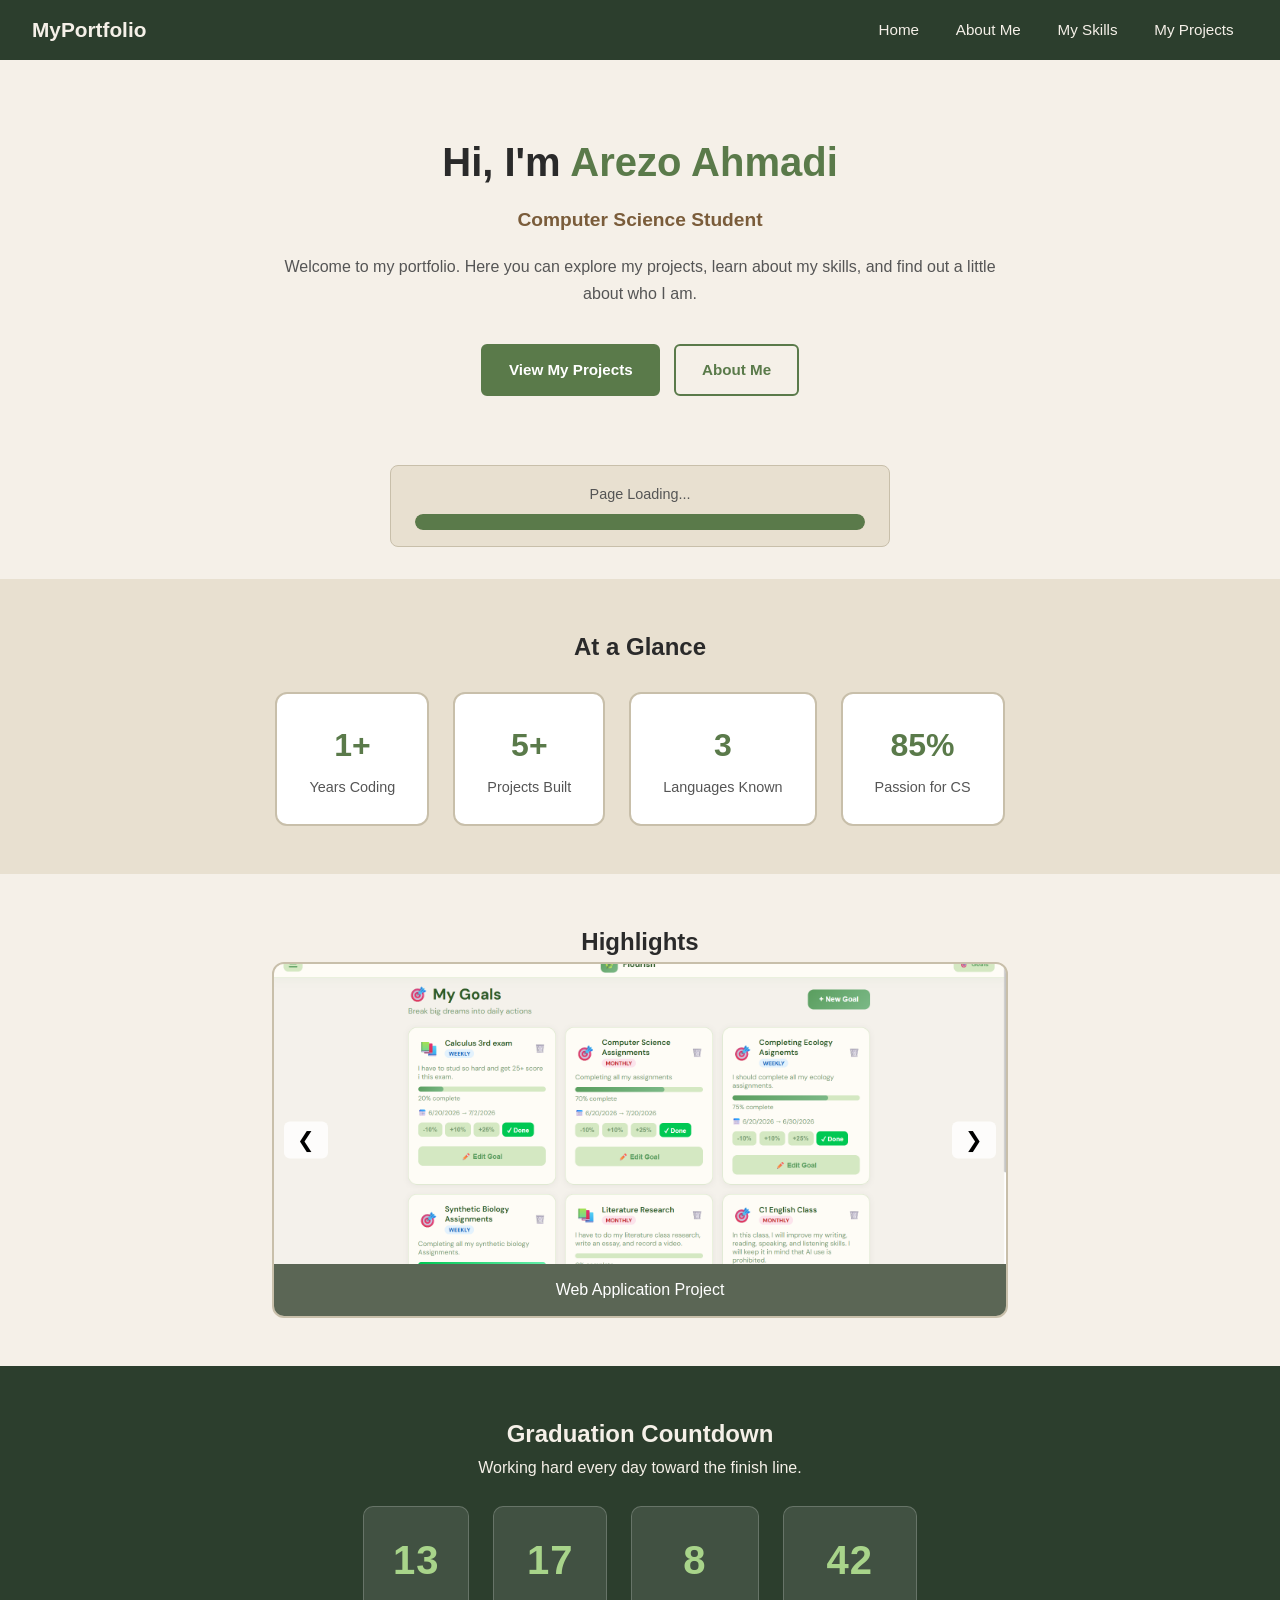
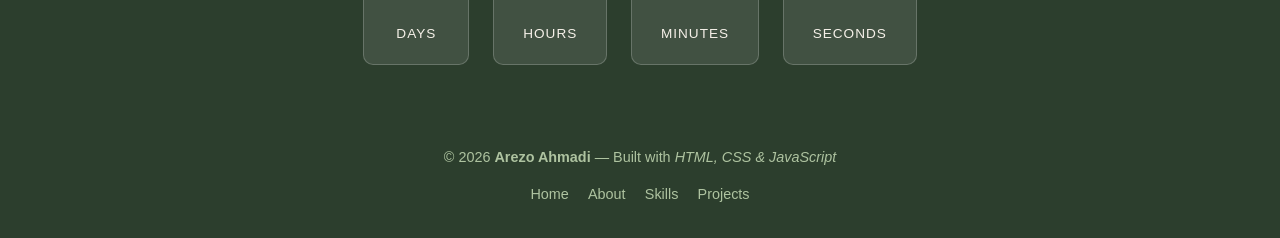
==== index.html @ b7075ff8 "Rename final.html to index.html" ====
<!DOCTYPE html>
<html lang="en">
<head>
  <meta charset="UTF-8" />
  <meta name="viewport" content="width=device-width, initial-scale=1.0" />
  <title>My Portfolio | Home</title>
  <link rel="stylesheet" href="css/style.css" />
</head>

<body>

  <!-- Navigation bar - links to all pages -->
  <nav id="navbar">
    <span class="logo">MyPortfolio</span>
    <ul>
      <li><a href="final.html">Home</a></li>
      <li><a href="finalabout.html">About Me</a></li>
      <li><a href="finalskills.html">My Skills</a></li>
      <li><a href="finalproject.html">My Projects</a></li>
    </ul>
  </nav>

  <!-- Hero section - first thing visitors see -->
  <div class="hero">
    <h1>Hi, I'm <span class="green">Arezo Ahmadi</span></h1>
    <h2>Computer Science Student</h2>
    <p>
      Welcome to my portfolio. Here you can explore my projects,
      learn about my skills, and find out a little about who I am.
    </p>
    <a href="finalproject.html" class="btn">View My Projects</a>
    <a href="finalabout.html" class="btn-outline">About Me</a>
  </div>

  <!-- Loading bar -->
  <div class="loading-wrap">
    <p>Page Loading...</p>
    <div class="loading-track">
      <div class="loading-bar" id="loading-bar"></div>
    </div>
  </div>

  <!-- Stats section - shows the box model in CSS -->
  <div class="stats">
    <h2>At a Glance</h2>
    <div class="stats-row">
      <div class="stat-box">
        <strong>1+</strong>
        <span>Years Coding</span>
      </div>
      <div class="stat-box">
        <strong>5+</strong>
        <span>Projects Built</span>
      </div>
      <div class="stat-box">
        <strong>3</strong>
        <span>Languages Known</span>
      </div>
      <div class="stat-box">
        <strong>85%</strong>
        <span>Passion for CS</span>
      </div>
    </div>
  </div>

  <!-- Image slideshow -->
  <div class="slideshow-wrap">
    <h2>Highlights</h2>
    <div class="slideshow">
      <div class="slide">
        <img src="images/slide1.jpg" alt="Web project screenshot. Credit: Arezo Ahmadi." />
        <p>Web Application Project</p>
      </div>
      <div class="slide">
        <img src="images/slide2.jpg" alt="Python project output. Credit: Arezo Ahmadi." />
        <p>Python Data Analysis</p>
      </div>
      <div class="slide">
        <img src="images/slide3.jpg" alt="Mobile app design. Credit: Arezo Ahmadi." />
        <p>Mobile App Design</p>
      </div>
      <button onclick="changeSlide(-1)">&#10094;</button>
      <button onclick="changeSlide(1)">&#10095;</button>
    </div>
  </div>

  <!-- Countdown timer -->
  <div class="countdown">
    <h2>Graduation Countdown</h2>
    <p>Working hard every day toward the finish line.</p>
    <div class="countdown-row">
      <div class="cd-box"><span id="cd-days">--</span><br />Days</div>
      <div class="cd-box"><span id="cd-hours">--</span><br />Hours</div>
      <div class="cd-box"><span id="cd-minutes">--</span><br />Minutes</div>
      <div class="cd-box"><span id="cd-seconds">--</span><br />Seconds</div>
    </div>
  </div>

  <!-- Footer - same on all pages -->
  <footer>
    <p>&copy; 2026 <strong>Arezo Ahmadi</strong> &mdash; Built with <em>HTML, CSS & JavaScript</em></p>
    <div class="footer-links">
      <a href="final.html">Home</a>
      <a href="finalabout.html">About</a>
      <a href="finalskills.html">Skills</a>
      <a href="finalproject.html">Projects</a>
    </div>
  </footer>

  <script src="js/main.js"></script>
</body>
</html>
---- css/style.css ----
/* --- Color and font variables --- */
:root {
  --green:  #5a7a4a;
  --gold:   #b5860d;
  --brown:  #7a5c3a;
  --dark:   #2c3e2d;
  --beige:  #f5f0e8;
  --mid:    #e8e0d0;
  --border: #c8bfaa;
  --grey:   #555555;
}

/* --- Reset: removes default spacing --- */
* {
  box-sizing: border-box;
  margin: 0;
  padding: 0;
}

body {
  font-family: 'Segoe UI', sans-serif;
  background-color: var(--beige);  /* background color */
  color: #2a2a2a;
  line-height: 1.7;
}

img { max-width: 100%; display: block; }
ul  { list-style: none; }
a   { text-decoration: none; color: inherit; }

/* NAVBAR */
#navbar {
  position: fixed;
  top: 0;
  left: 0;
  width: 100%;
  background-color: var(--dark);
  display: flex;                    /* flexbox */
  align-items: center;
  justify-content: space-between;
  padding: 0 2rem;                  /* padding */
  height: 60px;
  z-index: 999;
  transition: top 0.3s ease;
}

.logo {
  color: var(--beige);
  font-size: 1.3rem;
  font-weight: bold;
}

#navbar ul {
  display: flex;                    /* flexbox */
  gap: 0.5rem;
}

#navbar ul li a {
  color: var(--beige);
  padding: 0.4rem 0.9rem;
  border-radius: 6px;
  font-size: 0.95rem;
  transition: background 0.3s;
}

#navbar ul li a:hover {
  background-color: var(--green);
}

/* HERO*/
.hero {
  max-width: 800px;
  margin: 0 auto;
  padding: 8rem 2rem 4rem;          /* padding */
  text-align: center;
}

.hero h1 {
  font-size: 2.5rem;
  margin-bottom: 0.5rem;
}

.hero h2 {
  font-size: 1.2rem;
  color: var(--brown);
  margin-bottom: 1rem;
}

.hero p {
  color: var(--grey);
  margin-bottom: 2rem;
}

.green { color: var(--green); }

/* Buttons*/
.btn {
  display: inline-block;
  background-color: var(--green);
  color: #fff;
  padding: 0.7rem 1.6rem;           /* padding */
  border-radius: 6px;
  border: 2px solid var(--green);   /* border */
  cursor: pointer;
  font-size: 0.95rem;
  font-weight: 600;
  margin: 0.3rem;
  transition: background 0.3s;
}

.btn:hover { background-color: #3f5c32; }

.btn-outline {
  display: inline-block;
  background-color: transparent;
  color: var(--green);
  padding: 0.7rem 1.6rem;
  border-radius: 6px;
  border: 2px solid var(--green);   /* border */
  cursor: pointer;
  font-size: 0.95rem;
  font-weight: 600;
  margin: 0.3rem;
  transition: background 0.3s, color 0.3s;
}

.btn-outline:hover {
  background-color: var(--green);
  color: #fff;
}

/* LOADING BAR */
.loading-wrap {
  max-width: 500px;
  margin: 0 auto 2rem;
  padding: 1rem 1.5rem;             /* padding */
  border: 1px solid var(--border);  /* border */
  border-radius: 8px;
  background-color: var(--mid);
  text-align: center;
  font-size: 0.9rem;
  color: var(--grey);
}

.loading-track {
  background-color: var(--border);
  border-radius: 50px;
  height: 16px;
  margin-top: 0.5rem;
  overflow: hidden;
}

.loading-bar {
  width: 0%;
  height: 100%;
  background-color: var(--green);   /* background color */
  border-radius: 50px;
  transition: width 0.04s linear;
}

/*STATS — Box Model Demo */
.stats {
  background-color: var(--mid);
  padding: 3rem 2rem;               /* padding */
  text-align: center;
}

.stats-row {
  display: flex;                    /* flexbox */
  flex-wrap: wrap;
  justify-content: center;
  gap: 1.5rem;
  margin-top: 1.5rem;
}

/* Box model clearly visible here */
.stat-box {
  background-color: #fff;
  padding: 1.5rem 2rem;             /* padding */
  border: 2px solid var(--border);  /* border */
  border-radius: 12px;
  min-width: 140px;
  text-align: center;
}

.stat-box strong {
  display: block;
  font-size: 2rem;
  color: var(--green);              /* font color */
}

.stat-box span {
  font-size: 0.9rem;
  color: var(--grey);
}

/*SLIDESHOW*/
.slideshow-wrap {
  max-width: 800px;
  margin: 0 auto;
  padding: 3rem 2rem;
  text-align: center;
}

.slideshow {
  position: relative;
  border: 2px solid var(--border);  /* border */
  border-radius: 12px;
  overflow: hidden;
  background-color: var(--mid);
}

.slide        { display: none; }
.slide.active { display: block; }

.slide img {
  width: 100%;
  height: 300px;
  object-fit: cover;
}

.slide p {
  padding: 0.75rem;                 /* padding */
  background-color: rgba(44,62,45,0.75);
  color: #fff;
}

.slideshow button {
  position: absolute;
  top: 50%;
  transform: translateY(-50%);
  background-color: rgba(255,255,255,0.8);
  border: none;
  font-size: 1.3rem;
  padding: 0.4rem 0.8rem;
  cursor: pointer;
  border-radius: 6px;
}

.slideshow button:first-of-type { left: 10px; }
.slideshow button:last-of-type  { right: 10px; }

/* COUNTDOWN*/
.countdown {
  background-color: var(--dark);
  color: #f5f0e8;
  padding: 3rem 2rem;               /* padding */
  text-align: center;
}

.countdown-row {
  display: flex;                    /* flexbox */
  justify-content: center;
  gap: 1.5rem;
  flex-wrap: wrap;
  margin-top: 1.5rem;
}

.cd-box {
  background-color: rgba(255,255,255,0.1);
  border: 1px solid rgba(255,255,255,0.2);  /* border */
  padding: 1.2rem 1.8rem;           /* padding */
  border-radius: 10px;
  min-width: 100px;
  font-size: 0.85rem;
  text-transform: uppercase;
  letter-spacing: 1px;
}

.cd-box span {
  display: block;
  font-size: 2.5rem;
  font-weight: bold;
  color: #a8d48a;                   /* font color */
  margin-bottom: 0.3rem;
}

/*fOOTER */
footer {
  background-color: var(--dark);
  color: #aec3a0;
  text-align: center;
  padding: 2rem;                    /* padding */
  font-size: 0.9rem;
}

.footer-links {
  display: flex;                    /* flexbox */
  justify-content: center;
  gap: 1.2rem;
  margin-top: 0.75rem;
  flex-wrap: wrap;
}

.footer-links a {
  color: #aec3a0;
  transition: color 0.3s;
}

.footer-links a:hover { color: #fff; }

/* PAGE HEADER (subpages)*/
.page-header {
  background-color: var(--dark);
  color: #f5f0e8;
  text-align: center;
  padding: 6rem 2rem 2.5rem;        /* padding */
}

.page-header h1 { font-size: 2.2rem; margin-bottom: 0.5rem; }
.page-header p  { color: #aec3a0; }

.page-main {
  max-width: 1000px;
  margin: 0 auto;
  padding: 3rem 2rem 5rem;          /* padding */
}

.section-title {
  font-size: 1.7rem;
  text-align: center;
  margin: 2.5rem 0 1rem;
}

/*About page*/
.about-card {
  display: flex;                    /* flexbox */
  gap: 2.5rem;
  align-items: flex-start;
  background-color: var(--mid);
  border: 1px solid var(--border);  /* border */
  border-radius: 12px;
  padding: 2rem;                    /* padding */
  margin-bottom: 2.5rem;
  flex-wrap: wrap;
}

.about-img {
  width: 200px;
  height: 200px;
  border-radius: 50%;
  object-fit: cover;
  border: 4px solid var(--green);   /* border */
}

.about-card h2 { color: var(--green); margin-bottom: 0.25rem; }
.about-card p  { color: var(--grey); margin-bottom: 0.75rem; }

.facts-list {
  margin: 1rem 0 1.25rem;
  display: flex;
  flex-direction: column;
  gap: 0.35rem;
}

.facts-list li { color: var(--grey); }

/* Hobbies */
.hobbies-row {
  display: flex;                    /* flexbox */
  gap: 1.25rem;
  flex-wrap: wrap;
  margin-bottom: 2rem;
}

.hobby-box {
  flex: 1 1 180px;
  background-color: var(--mid);
  border: 1px solid var(--border);  /* border */
  border-radius: 12px;
  padding: 1.5rem;                  /* padding */
  text-align: center;
}

.hobby-box h3 { color: var(--green); margin: 0.5rem 0; }
.hobby-box p  { font-size: 0.9rem; color: var(--grey); }

/* Contact form */
.form-wrap {
  max-width: 520px;
  margin: 1rem auto 0;
  background-color: var(--mid);
  border: 1px solid var(--border);  /* border */
  border-radius: 12px;
  padding: 2rem;                    /* padding */
}

.form-wrap label {
  display: block;
  font-weight: 600;
  margin-bottom: 0.3rem;
  margin-top: 1rem;
  font-size: 0.9rem;
}

.form-wrap input,
.form-wrap select,
.form-wrap textarea {
  width: 100%;
  padding: 0.6rem 0.9rem;           /* padding */
  border: 1.5px solid var(--border); /* border */
  border-radius: 6px;
  font-size: 0.95rem;
  font-family: inherit;
  background-color: #fff;
}

.form-wrap input:focus,
.form-wrap select:focus,
.form-wrap textarea:focus {
  outline: none;
  border-color: var(--green);
}

.form-wrap button { margin-top: 1.25rem; }

#form-output {
  margin-top: 1rem;
  padding: 0.75rem;
  border-radius: 6px;
  font-size: 0.9rem;
  display: none;
}

#form-output.success {
  background-color: #d4edda;
  color: #155724;
  border: 1px solid #c3e6cb;
  display: block;
}

#form-output.error {
  background-color: #f8d7da;
  color: #721c24;
  border: 1px solid #f5c6cb;
  display: block;
}

/*Skills page*/
.banner-img {
  width: 100%;
  height: 220px;
  object-fit: cover;
  border-radius: 12px;
  border: 1px solid var(--border);  /* border */
  margin-bottom: 2rem;
}

.skill-bar-wrap { margin-bottom: 1.25rem; }

.skill-label {
  display: flex;
  justify-content: space-between;
  margin-bottom: 0.3rem;
  font-size: 0.95rem;
}

.bar-track {
  background-color: var(--mid);
  border: 1px solid var(--border);  /* border */
  border-radius: 50px;
  height: 14px;
  overflow: hidden;
}

.bar-fill {
  height: 100%;
  border-radius: 50px;
}

.green-bar { background-color: var(--green); }  /* background color */
.gold-bar  { background-color: var(--gold); }   /* background color */
.brown-bar { background-color: var(--brown); }  /* background color */

.chart-box {
  max-width: 460px;
  margin: 0 auto;
  background-color: var(--mid);
  border: 1px solid var(--border);  /* border */
  border-radius: 12px;
  padding: 1.5rem;                  /* padding */
}

.quiz-box {
  background-color: var(--mid);
  border: 1px solid var(--border);  /* border */
  border-radius: 12px;
  padding: 1.5rem;                  /* padding */
  max-width: 580px;
  margin: 0 auto;
}

.quiz-box label {
  display: block;
  margin: 0.4rem 0;
  cursor: pointer;
}

.quiz-box select {
  margin-top: 0.5rem;
  padding: 0.5rem 0.8rem;
  border: 1.5px solid var(--border);
  border-radius: 6px;
  font-size: 0.95rem;
  width: 100%;
}

/* PROJECTS PAGE */
.filter-row {
  display: flex;                    /* flexbox */
  gap: 1.5rem;
  flex-wrap: wrap;
  justify-content: center;
  margin-bottom: 2rem;
}

.filter-row label { cursor: pointer; font-size: 0.95rem; }

.projects-grid {
  display: grid;
  grid-template-columns: repeat(auto-fill, minmax(280px, 1fr));
  gap: 1.5rem;
  margin-bottom: 3rem;
}

.project-card {
  background-color: var(--mid);
  border: 1px solid var(--border);  /* border */
  border-radius: 12px;
  overflow: hidden;
  transition: transform 0.3s;
}

.project-card:hover { transform: translateY(-4px); }
.project-card.hidden { display: none; }

.project-card img {
  width: 100%;
  height: 160px;
  object-fit: cover;
}

.project-info {
  padding: 1.25rem;                 /* padding */
}

.tag {
  display: inline-block;
  background-color: var(--green);   /* background color */
  color: #fff;
  font-size: 0.75rem;
  padding: 0.2rem 0.6rem;
  border-radius: 50px;
  margin-bottom: 0.6rem;
}

.project-info h3 { margin-bottom: 0.4rem; }
.project-info p  { font-size: 0.9rem; color: var(--grey); margin-bottom: 1rem; }

.video-wrap {
  max-width: 700px;
  margin: 0 auto 3rem;
  border: 2px solid var(--border);  /* border */
  border-radius: 12px;
  overflow: hidden;
}

.search-wrap {
  max-width: 460px;
  margin: 0 auto;
}

.search-wrap input {
  width: 100%;
  padding: 0.65rem 1rem;            /* padding */
  border: 1.5px solid var(--border); /* border */
  border-radius: 6px;
  font-size: 0.95rem;
  font-family: inherit;
}

#search-output {
  margin-top: 0.5rem;
  font-size: 0.9rem;
  color: var(--brown);              /* font color */
}

/* RESPONSIVE — works on phones*/
@media (max-width: 700px) {
  .hero h1     { font-size: 1.8rem; }
  .about-card  { flex-direction: column; align-items: center; text-align: center; }
  .about-img   { width: 150px; height: 150px; }
  #navbar ul   { display: none; }
  .stats-row,
  .countdown-row { gap: 0.75rem; }
}
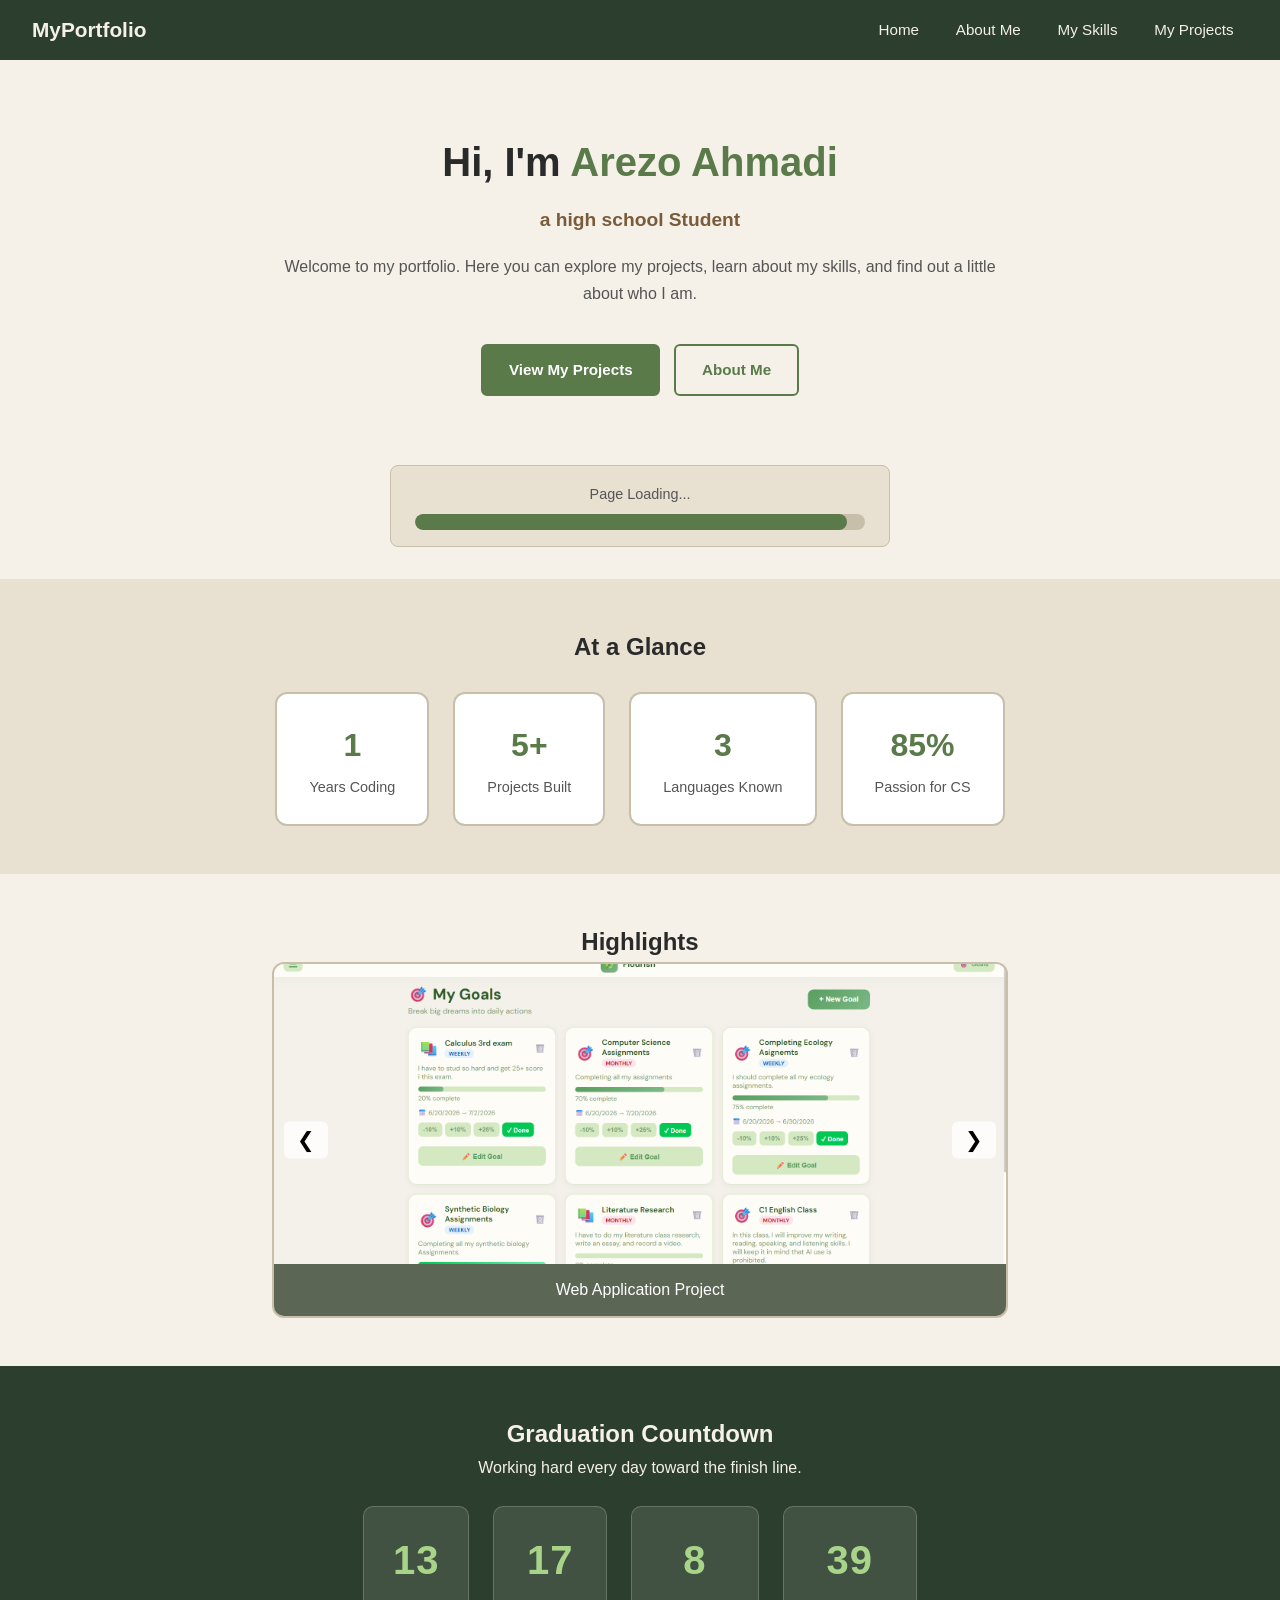
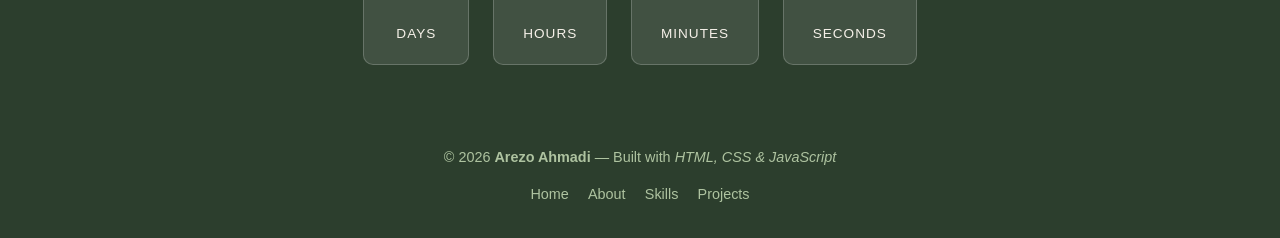
==== commit 94dbcd7a: "Update index.html" ====
--- a/index.html
+++ b/index.html
@@ -13,7 +13,7 @@
   <nav id="navbar">
     <span class="logo">MyPortfolio</span>
     <ul>
-      <li><a href="final.html">Home</a></li>
+      <li><a href="index.html">Home</a></li>
       <li><a href="finalabout.html">About Me</a></li>
       <li><a href="finalskills.html">My Skills</a></li>
       <li><a href="finalproject.html">My Projects</a></li>
@@ -23,7 +23,7 @@
   <!-- Hero section - first thing visitors see -->
   <div class="hero">
     <h1>Hi, I'm <span class="green">Arezo Ahmadi</span></h1>
-    <h2>Computer Science Student</h2>
+    <h2>a high school Student</h2>
     <p>
       Welcome to my portfolio. Here you can explore my projects,
       learn about my skills, and find out a little about who I am.
@@ -45,7 +45,7 @@
     <h2>At a Glance</h2>
     <div class="stats-row">
       <div class="stat-box">
-        <strong>1+</strong>
+        <strong>1</strong>
         <span>Years Coding</span>
       </div>
       <div class="stat-box">
@@ -100,7 +100,7 @@
   <footer>
     <p>&copy; 2026 <strong>Arezo Ahmadi</strong> &mdash; Built with <em>HTML, CSS & JavaScript</em></p>
     <div class="footer-links">
-      <a href="final.html">Home</a>
+      <a href="index.html">Home</a>
       <a href="finalabout.html">About</a>
       <a href="finalskills.html">Skills</a>
       <a href="finalproject.html">Projects</a>
